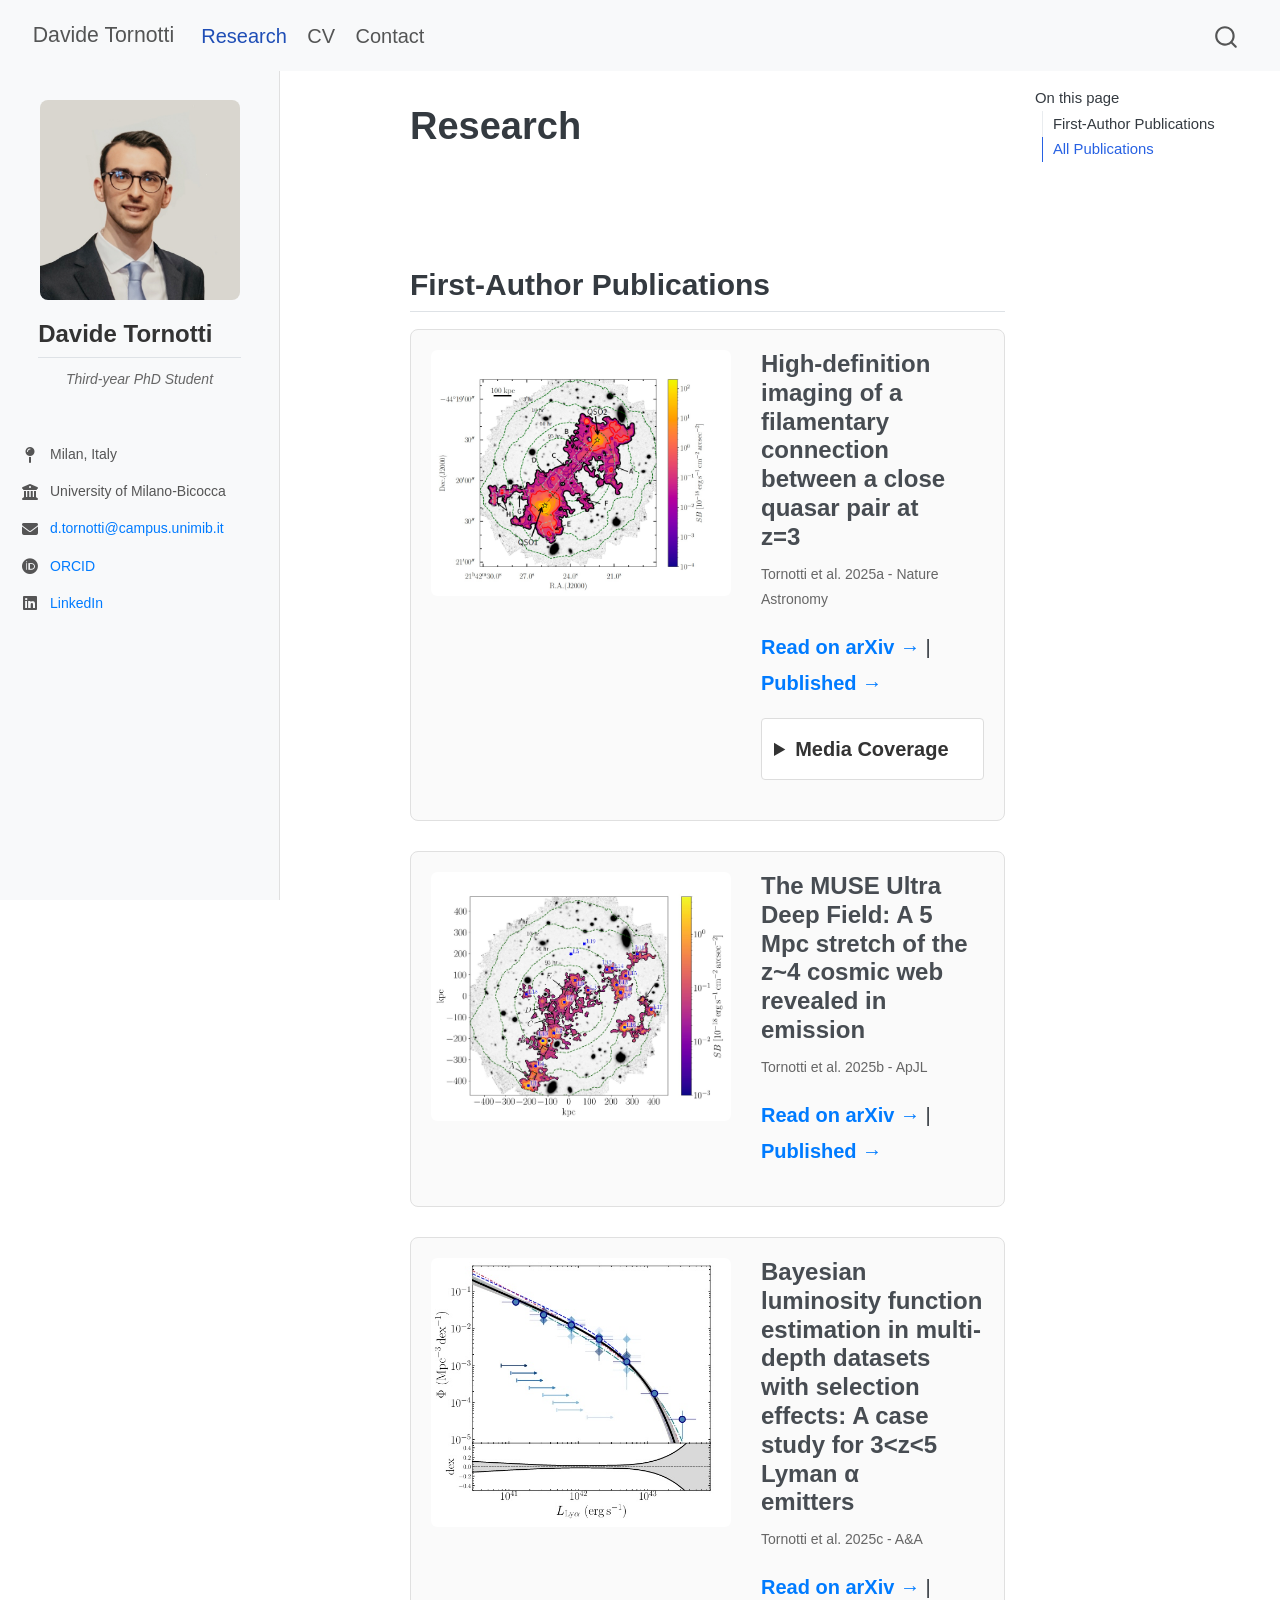
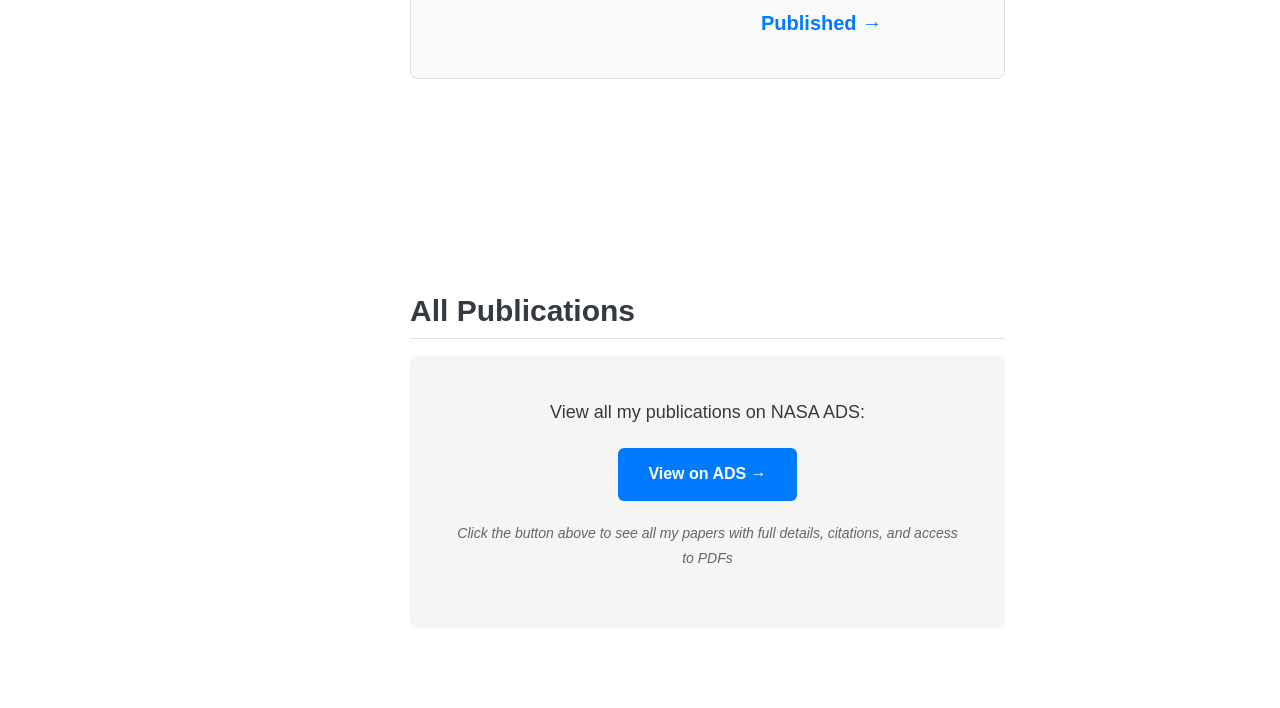
==== docs/research.html @ 9a06f048 "Website v0.0" ====
<!DOCTYPE html>
<html xmlns="http://www.w3.org/1999/xhtml" lang="en" xml:lang="en"><head>

<meta charset="utf-8">
<meta name="generator" content="quarto-1.8.27">

<meta name="viewport" content="width=device-width, initial-scale=1.0, user-scalable=yes">


<title>Research – Davide Tornotti</title>
<style>
code{white-space: pre-wrap;}
span.smallcaps{font-variant: small-caps;}
div.columns{display: flex; gap: min(4vw, 1.5em);}
div.column{flex: auto; overflow-x: auto;}
div.hanging-indent{margin-left: 1.5em; text-indent: -1.5em;}
ul.task-list{list-style: none;}
ul.task-list li input[type="checkbox"] {
  width: 0.8em;
  margin: 0 0.8em 0.2em -1em; /* quarto-specific, see https://github.com/quarto-dev/quarto-cli/issues/4556 */ 
  vertical-align: middle;
}
</style>


<script src="site_libs/quarto-nav/quarto-nav.js"></script>
<script src="site_libs/quarto-nav/headroom.min.js"></script>
<script src="site_libs/clipboard/clipboard.min.js"></script>
<script src="site_libs/quarto-search/autocomplete.umd.js"></script>
<script src="site_libs/quarto-search/fuse.min.js"></script>
<script src="site_libs/quarto-search/quarto-search.js"></script>
<meta name="quarto:offset" content="./">
<script src="site_libs/quarto-html/quarto.js" type="module"></script>
<script src="site_libs/quarto-html/tabsets/tabsets.js" type="module"></script>
<script src="site_libs/quarto-html/axe/axe-check.js" type="module"></script>
<script src="site_libs/quarto-html/popper.min.js"></script>
<script src="site_libs/quarto-html/tippy.umd.min.js"></script>
<script src="site_libs/quarto-html/anchor.min.js"></script>
<link href="site_libs/quarto-html/tippy.css" rel="stylesheet">
<link href="site_libs/quarto-html/quarto-syntax-highlighting-ed96de9b727972fe78a7b5d16c58bf87.css" rel="stylesheet" id="quarto-text-highlighting-styles">
<script src="site_libs/bootstrap/bootstrap.min.js"></script>
<link href="site_libs/bootstrap/bootstrap-icons.css" rel="stylesheet">
<link href="site_libs/bootstrap/bootstrap-5b4ad623e5705c0698d39aec6f10cf02.min.css" rel="stylesheet" append-hash="true" id="quarto-bootstrap" data-mode="light">
<script id="quarto-search-options" type="application/json">{
  "location": "navbar",
  "copy-button": false,
  "collapse-after": 3,
  "panel-placement": "end",
  "type": "overlay",
  "limit": 50,
  "keyboard-shortcut": [
    "f",
    "/",
    "s"
  ],
  "show-item-context": false,
  "language": {
    "search-no-results-text": "No results",
    "search-matching-documents-text": "matching documents",
    "search-copy-link-title": "Copy link to search",
    "search-hide-matches-text": "Hide additional matches",
    "search-more-match-text": "more match in this document",
    "search-more-matches-text": "more matches in this document",
    "search-clear-button-title": "Clear",
    "search-text-placeholder": "",
    "search-detached-cancel-button-title": "Cancel",
    "search-submit-button-title": "Submit",
    "search-label": "Search"
  }
}</script>


<link rel="stylesheet" href="styles.css">
</head>

<body class="nav-fixed quarto-light">

<div id="quarto-search-results"></div>
  <header id="quarto-header" class="headroom fixed-top">
    <nav class="navbar navbar-expand-lg " data-bs-theme="dark">
      <div class="navbar-container container-fluid">
      <div class="navbar-brand-container mx-auto">
    <a class="navbar-brand" href="./index.html">
    <span class="navbar-title">Davide Tornotti</span>
    </a>
  </div>
            <div id="quarto-search" class="" title="Search"></div>
          <button class="navbar-toggler" type="button" data-bs-toggle="collapse" data-bs-target="#navbarCollapse" aria-controls="navbarCollapse" role="menu" aria-expanded="false" aria-label="Toggle navigation" onclick="if (window.quartoToggleHeadroom) { window.quartoToggleHeadroom(); }">
  <span class="navbar-toggler-icon"></span>
</button>
          <div class="collapse navbar-collapse" id="navbarCollapse">
            <ul class="navbar-nav navbar-nav-scroll me-auto">
  <li class="nav-item">
    <a class="nav-link active" href="./research.html" aria-current="page"> 
<span class="menu-text">Research</span></a>
  </li>  
  <li class="nav-item">
    <a class="nav-link" href="./cv.html"> 
<span class="menu-text">CV</span></a>
  </li>  
  <li class="nav-item">
    <a class="nav-link" href="./contact.html"> 
<span class="menu-text">Contact</span></a>
  </li>  
</ul>
          </div> <!-- /navcollapse -->
            <div class="quarto-navbar-tools">
</div>
      </div> <!-- /container-fluid -->
    </nav>
</header>
<!-- content -->
<div id="quarto-content" class="quarto-container page-columns page-rows-contents page-layout-article page-navbar">
<!-- sidebar -->
<!-- margin-sidebar -->
    <div id="quarto-margin-sidebar" class="sidebar margin-sidebar">
        <nav id="TOC" role="doc-toc" class="toc-active">
    <h2 id="toc-title">On this page</h2>
   
  <ul>
  <li><a href="#first-author-publications" id="toc-first-author-publications" class="nav-link active" data-scroll-target="#first-author-publications">First-Author Publications</a></li>
  <li><a href="#all-publications" id="toc-all-publications" class="nav-link" data-scroll-target="#all-publications">All Publications</a></li>
  </ul>
</nav>
    </div>
<!-- main -->
<main class="content page-columns page-full" id="quarto-document-content">

<header id="title-block-header" class="quarto-title-block default">
<div class="quarto-title">
<h1 class="title">Research</h1>
</div>



<div class="quarto-title-meta">

    
  
    
  </div>
  


</header>


<aside class="left-sidebar">
  <div class="sidebar-content">
    <img src="images/me.jpg" alt="Davide Tornotti" class="sidebar-photo">
    <h2 class="sidebar-name anchored">Davide Tornotti</h2>
    <p class="sidebar-title">Third-year PhD Student</p>
    <div class="sidebar-info">
      <div class="info-item"><i class="fas fa-map-pin" style="font-size: 16px; min-width: 20px;"></i><span>Milan, Italy</span></div>
      <div class="info-item"><i class="fas fa-university" style="font-size: 16px; min-width: 20px;"></i><span>University of Milano-Bicocca</span></div>
      <div class="info-item"><i class="fas fa-envelope" style="font-size: 16px; min-width: 20px;"></i><a href="mailto:d.tornotti@campus.unimib.it">d.tornotti@campus.unimib.it</a></div>
      <div class="info-item"><i class="fab fa-orcid" style="font-size: 16px; min-width: 20px;"></i><a href="https://orcid.org/0009-0001-3388-8742" target="_blank">ORCID</a></div>
      <div class="info-item"><i class="fab fa-linkedin" style="font-size: 16px; min-width: 20px;"></i><a href="https://linkedin.com/in/davide-tornotti-8a20981b9" target="_blank">LinkedIn</a></div>
    </div>
  </div>
</aside>
<section id="first-author-publications" class="level2">
<h2 class="anchored" data-anchor-id="first-author-publications">First-Author Publications</h2>
<div id="papers-list" style="display: grid; gap: 30px; margin-bottom: 60px;">
  <!-- Paper 1 -->
  <div style="display: grid; grid-template-columns: 300px 1fr; gap: 30px; align-items: start; padding: 20px; border: 1px solid #e0e0e0; border-radius: 8px; background-color: #fafafa;">
    <img src="images/highlight-paper1.jpg" alt="Paper 1 highlight" style="width: 100%; border-radius: 6px;">
    <div>
      <h3 style="margin-top: 0;" class="anchored">High-definition imaging of a filamentary connection between a close quasar pair at z=3</h3>
      <p style="color: #666; font-size: 14px; margin: 10px 0;">Tornotti et al. 2025a - Nature Astronomy</p>
      <p></p>
      <p>
        <a href="https://arxiv.org/abs/2406.17035" style="color: #007bff; text-decoration: none; font-weight: bold;">Read on arXiv →</a> | 
        <a href="https://www.nature.com/articles/s41550-024-02463-w" style="color: #007bff; text-decoration: none; font-weight: bold;">Published →</a>
      </p>
      
      <!-- Media Coverage -->
      <details style="margin-top: 15px; padding: 12px; background-color: white; border: 1px solid #ddd; border-radius: 4px; cursor: pointer;">
        <summary style="font-weight: bold; color: #333;"> Media Coverage</summary>
        <div style="margin-top: 12px; padding-top: 12px; border-top: 1px solid #eee;">
          <div style="margin-bottom: 15px;">
            <p style="font-weight: bold; color: #333; margin-bottom: 8px;">English</p>
            <ul style="list-style: none; padding: 0; margin: 0;">
              <li style="margin-bottom: 6px;"><a href="https://www.nature.com/natastron/volumes/9/issues/4" style="color: #007bff; text-decoration: none;">Cover of Nature Astronomy  </a> 
              </li><li style="margin-bottom: 6px;"><a href="https://www.eso.org/public/images/potw2504a/" style="color: #007bff; text-decoration: none;">European Southern Observatory</a> 
              </li><li style="margin-bottom: 6px;"><a href="https://www.mpa-garching.mpg.de/1109034/news20250129" style="color: #007bff; text-decoration: none;">Max Planck Institute for Astrophysics</a> 
            </li></ul>
            
          </div>
          <div>
            <p style="font-weight: bold; color: #333; margin-bottom: 8px;">Italian</p>
            <ul style="list-style: none; padding: 0; margin: 0;">
              <li style="margin-bottom: 6px;"><a href="https://www.unimib.it/news/ragnatela-cosmica-della-materia-oscura-che-forma-luniverso-fotografata-ricercatori-milano-bicocca" style="color: #007bff; text-decoration: none;">Università Milano-Bicocca </a> 
              </li><li style="margin-bottom: 6px;"><a href="https://www.media.inaf.it/2025/01/30/ragnatela-cosmica-muse/" style="color: #007bff; text-decoration: none;">Inaf </a> 
              </li><li style="margin-bottom: 6px;"><a href="https://www.lescienze.it/comunicati-stampa/2025/01/30/news/foto_ragnatela_cosmica_materia_oscura-18303503/" style="color: #007bff; text-decoration: none;">Le Scienze </a> 
              </li><li style="margin-bottom: 6px;"><a href="https://www.wired.it/article/materia-oscura-filamento-cosmico-galassie-foto-bicocca-inaf/" style="color: #007bff; text-decoration: none;">Wired </a> 
            </li></ul>
          </div>
        </div>
      </details>
    </div>
  </div>


<div id="papers-list" style="display: grid; gap: 30px; margin-bottom: 60px;">
  <!-- Paper 2 -->
  <div style="display: grid; grid-template-columns: 300px 1fr; gap: 30px; align-items: start; padding: 20px; border: 1px solid #e0e0e0; border-radius: 8px; background-color: #fafafa;">
    <img src="images/highlight-paper2.jpg" alt="Paper 2 highlight" style="width: 100%; border-radius: 6px;">
    <div>
      <h3 style="margin-top: 0;" class="anchored">The MUSE Ultra Deep Field: A 5 Mpc stretch of the z~4 cosmic web revealed in emission</h3>
      <p style="color: #666; font-size: 14px; margin: 10px 0;">Tornotti et al. 2025b - ApJL</p>
      <p></p>
      <p>
        <a href="https://arxiv.org/abs/2412.06895" style="color: #007bff; text-decoration: none; font-weight: bold;">Read on arXiv →</a> | 
        <a href="https://iopscience.iop.org/article/10.3847/2041-8213/adb0ba" style="color: #007bff; text-decoration: none; font-weight: bold;"> Published →</a>
      </p>
    </div>
  </div>


<div id="papers-list" style="display: grid; gap: 30px; margin-bottom: 60px;">
  <!-- Paper 3 -->
  <div style="display: grid; grid-template-columns: 300px 1fr; gap: 30px; align-items: start; padding: 20px; border: 1px solid #e0e0e0; border-radius: 8px; background-color: #fafafa;">
    <img src="images/highlight-paper3.jpg" alt="Paper 3 highlight" style="width: 100%; border-radius: 6px;">
    <div>
      <h3 style="margin-top: 0;" class="anchored">Bayesian luminosity function estimation in multi-depth datasets with selection effects: A case study for 3&lt;z&lt;5 Lyman α emitters</h3>
      <p style="color: #666; font-size: 14px; margin: 10px 0;">Tornotti et al. 2025c - A&amp;A</p>
      <p></p>
      <p>
        <a href="https://arxiv.org/abs/2506.10083" style="color: #007bff; text-decoration: none; font-weight: bold;">Read on arXiv →</a> | 
        <a href="https://www.aanda.org/articles/aa/full_html/2025/12/aa55898-25/aa55898-25.html" style="color: #007bff; text-decoration: none; font-weight: bold;"> Published →</a>
      </p>
    </div>
  </div>
  
</div>
</div></div></section>
<section id="all-publications" class="level2">
<h2 class="anchored" data-anchor-id="all-publications">All Publications</h2>
<div style="text-align: center; padding: 40px; background-color: #f5f5f5; border-radius: 8px;">
  <p style="font-size: 18px; margin-bottom: 20px;">View all my publications on NASA ADS:</p>
  <a href="https://ui.adsabs.harvard.edu/search/q=author%3A%22Tornotti%2C%20Davide%22&amp;sort=date%20desc" target="_blank" style="display: inline-block; padding: 12px 30px; background-color: #007bff; color: white; text-decoration: none; border-radius: 6px; font-weight: bold; font-size: 16px;">
    View on ADS →
  </a>
  <p style="margin-top: 20px; color: #666; font-size: 14px;">
    <em>Click the button above to see all my papers with full details, citations, and access to PDFs</em>
  </p>
</div>


</section>

</main> <!-- /main -->
<script id="quarto-html-after-body" type="application/javascript">
  window.document.addEventListener("DOMContentLoaded", function (event) {
    const icon = "";
    const anchorJS = new window.AnchorJS();
    anchorJS.options = {
      placement: 'right',
      icon: icon
    };
    anchorJS.add('.anchored');
    const isCodeAnnotation = (el) => {
      for (const clz of el.classList) {
        if (clz.startsWith('code-annotation-')) {                     
          return true;
        }
      }
      return false;
    }
    const onCopySuccess = function(e) {
      // button target
      const button = e.trigger;
      // don't keep focus
      button.blur();
      // flash "checked"
      button.classList.add('code-copy-button-checked');
      var currentTitle = button.getAttribute("title");
      button.setAttribute("title", "Copied!");
      let tooltip;
      if (window.bootstrap) {
        button.setAttribute("data-bs-toggle", "tooltip");
        button.setAttribute("data-bs-placement", "left");
        button.setAttribute("data-bs-title", "Copied!");
        tooltip = new bootstrap.Tooltip(button, 
          { trigger: "manual", 
            customClass: "code-copy-button-tooltip",
            offset: [0, -8]});
        tooltip.show();    
      }
      setTimeout(function() {
        if (tooltip) {
          tooltip.hide();
          button.removeAttribute("data-bs-title");
          button.removeAttribute("data-bs-toggle");
          button.removeAttribute("data-bs-placement");
        }
        button.setAttribute("title", currentTitle);
        button.classList.remove('code-copy-button-checked');
      }, 1000);
      // clear code selection
      e.clearSelection();
    }
    const getTextToCopy = function(trigger) {
      const outerScaffold = trigger.parentElement.cloneNode(true);
      const codeEl = outerScaffold.querySelector('code');
      for (const childEl of codeEl.children) {
        if (isCodeAnnotation(childEl)) {
          childEl.remove();
        }
      }
      return codeEl.innerText;
    }
    const clipboard = new window.ClipboardJS('.code-copy-button:not([data-in-quarto-modal])', {
      text: getTextToCopy
    });
    clipboard.on('success', onCopySuccess);
    if (window.document.getElementById('quarto-embedded-source-code-modal')) {
      const clipboardModal = new window.ClipboardJS('.code-copy-button[data-in-quarto-modal]', {
        text: getTextToCopy,
        container: window.document.getElementById('quarto-embedded-source-code-modal')
      });
      clipboardModal.on('success', onCopySuccess);
    }
      var localhostRegex = new RegExp(/^(?:http|https):\/\/localhost\:?[0-9]*\//);
      var mailtoRegex = new RegExp(/^mailto:/);
        var filterRegex = new RegExp('/' + window.location.host + '/');
      var isInternal = (href) => {
          return filterRegex.test(href) || localhostRegex.test(href) || mailtoRegex.test(href);
      }
      // Inspect non-navigation links and adorn them if external
     var links = window.document.querySelectorAll('a[href]:not(.nav-link):not(.navbar-brand):not(.toc-action):not(.sidebar-link):not(.sidebar-item-toggle):not(.pagination-link):not(.no-external):not([aria-hidden]):not(.dropdown-item):not(.quarto-navigation-tool):not(.about-link)');
      for (var i=0; i<links.length; i++) {
        const link = links[i];
        if (!isInternal(link.href)) {
          // undo the damage that might have been done by quarto-nav.js in the case of
          // links that we want to consider external
          if (link.dataset.originalHref !== undefined) {
            link.href = link.dataset.originalHref;
          }
        }
      }
    function tippyHover(el, contentFn, onTriggerFn, onUntriggerFn) {
      const config = {
        allowHTML: true,
        maxWidth: 500,
        delay: 100,
        arrow: false,
        appendTo: function(el) {
            return el.parentElement;
        },
        interactive: true,
        interactiveBorder: 10,
        theme: 'quarto',
        placement: 'bottom-start',
      };
      if (contentFn) {
        config.content = contentFn;
      }
      if (onTriggerFn) {
        config.onTrigger = onTriggerFn;
      }
      if (onUntriggerFn) {
        config.onUntrigger = onUntriggerFn;
      }
      window.tippy(el, config); 
    }
    const noterefs = window.document.querySelectorAll('a[role="doc-noteref"]');
    for (var i=0; i<noterefs.length; i++) {
      const ref = noterefs[i];
      tippyHover(ref, function() {
        // use id or data attribute instead here
        let href = ref.getAttribute('data-footnote-href') || ref.getAttribute('href');
        try { href = new URL(href).hash; } catch {}
        const id = href.replace(/^#\/?/, "");
        const note = window.document.getElementById(id);
        if (note) {
          return note.innerHTML;
        } else {
          return "";
        }
      });
    }
    const xrefs = window.document.querySelectorAll('a.quarto-xref');
    const processXRef = (id, note) => {
      // Strip column container classes
      const stripColumnClz = (el) => {
        el.classList.remove("page-full", "page-columns");
        if (el.children) {
          for (const child of el.children) {
            stripColumnClz(child);
          }
        }
      }
      stripColumnClz(note)
      if (id === null || id.startsWith('sec-')) {
        // Special case sections, only their first couple elements
        const container = document.createElement("div");
        if (note.children && note.children.length > 2) {
          container.appendChild(note.children[0].cloneNode(true));
          for (let i = 1; i < note.children.length; i++) {
            const child = note.children[i];
            if (child.tagName === "P" && child.innerText === "") {
              continue;
            } else {
              container.appendChild(child.cloneNode(true));
              break;
            }
          }
          if (window.Quarto?.typesetMath) {
            window.Quarto.typesetMath(container);
          }
          return container.innerHTML
        } else {
          if (window.Quarto?.typesetMath) {
            window.Quarto.typesetMath(note);
          }
          return note.innerHTML;
        }
      } else {
        // Remove any anchor links if they are present
        const anchorLink = note.querySelector('a.anchorjs-link');
        if (anchorLink) {
          anchorLink.remove();
        }
        if (window.Quarto?.typesetMath) {
          window.Quarto.typesetMath(note);
        }
        if (note.classList.contains("callout")) {
          return note.outerHTML;
        } else {
          return note.innerHTML;
        }
      }
    }
    for (var i=0; i<xrefs.length; i++) {
      const xref = xrefs[i];
      tippyHover(xref, undefined, function(instance) {
        instance.disable();
        let url = xref.getAttribute('href');
        let hash = undefined; 
        if (url.startsWith('#')) {
          hash = url;
        } else {
          try { hash = new URL(url).hash; } catch {}
        }
        if (hash) {
          const id = hash.replace(/^#\/?/, "");
          const note = window.document.getElementById(id);
          if (note !== null) {
            try {
              const html = processXRef(id, note.cloneNode(true));
              instance.setContent(html);
            } finally {
              instance.enable();
              instance.show();
            }
          } else {
            // See if we can fetch this
            fetch(url.split('#')[0])
            .then(res => res.text())
            .then(html => {
              const parser = new DOMParser();
              const htmlDoc = parser.parseFromString(html, "text/html");
              const note = htmlDoc.getElementById(id);
              if (note !== null) {
                const html = processXRef(id, note);
                instance.setContent(html);
              } 
            }).finally(() => {
              instance.enable();
              instance.show();
            });
          }
        } else {
          // See if we can fetch a full url (with no hash to target)
          // This is a special case and we should probably do some content thinning / targeting
          fetch(url)
          .then(res => res.text())
          .then(html => {
            const parser = new DOMParser();
            const htmlDoc = parser.parseFromString(html, "text/html");
            const note = htmlDoc.querySelector('main.content');
            if (note !== null) {
              // This should only happen for chapter cross references
              // (since there is no id in the URL)
              // remove the first header
              if (note.children.length > 0 && note.children[0].tagName === "HEADER") {
                note.children[0].remove();
              }
              const html = processXRef(null, note);
              instance.setContent(html);
            } 
          }).finally(() => {
            instance.enable();
            instance.show();
          });
        }
      }, function(instance) {
      });
    }
        let selectedAnnoteEl;
        const selectorForAnnotation = ( cell, annotation) => {
          let cellAttr = 'data-code-cell="' + cell + '"';
          let lineAttr = 'data-code-annotation="' +  annotation + '"';
          const selector = 'span[' + cellAttr + '][' + lineAttr + ']';
          return selector;
        }
        const selectCodeLines = (annoteEl) => {
          const doc = window.document;
          const targetCell = annoteEl.getAttribute("data-target-cell");
          const targetAnnotation = annoteEl.getAttribute("data-target-annotation");
          const annoteSpan = window.document.querySelector(selectorForAnnotation(targetCell, targetAnnotation));
          const lines = annoteSpan.getAttribute("data-code-lines").split(",");
          const lineIds = lines.map((line) => {
            return targetCell + "-" + line;
          })
          let top = null;
          let height = null;
          let parent = null;
          if (lineIds.length > 0) {
              //compute the position of the single el (top and bottom and make a div)
              const el = window.document.getElementById(lineIds[0]);
              top = el.offsetTop;
              height = el.offsetHeight;
              parent = el.parentElement.parentElement;
            if (lineIds.length > 1) {
              const lastEl = window.document.getElementById(lineIds[lineIds.length - 1]);
              const bottom = lastEl.offsetTop + lastEl.offsetHeight;
              height = bottom - top;
            }
            if (top !== null && height !== null && parent !== null) {
              // cook up a div (if necessary) and position it 
              let div = window.document.getElementById("code-annotation-line-highlight");
              if (div === null) {
                div = window.document.createElement("div");
                div.setAttribute("id", "code-annotation-line-highlight");
                div.style.position = 'absolute';
                parent.appendChild(div);
              }
              div.style.top = top - 2 + "px";
              div.style.height = height + 4 + "px";
              div.style.left = 0;
              let gutterDiv = window.document.getElementById("code-annotation-line-highlight-gutter");
              if (gutterDiv === null) {
                gutterDiv = window.document.createElement("div");
                gutterDiv.setAttribute("id", "code-annotation-line-highlight-gutter");
                gutterDiv.style.position = 'absolute';
                const codeCell = window.document.getElementById(targetCell);
                const gutter = codeCell.querySelector('.code-annotation-gutter');
                gutter.appendChild(gutterDiv);
              }
              gutterDiv.style.top = top - 2 + "px";
              gutterDiv.style.height = height + 4 + "px";
            }
            selectedAnnoteEl = annoteEl;
          }
        };
        const unselectCodeLines = () => {
          const elementsIds = ["code-annotation-line-highlight", "code-annotation-line-highlight-gutter"];
          elementsIds.forEach((elId) => {
            const div = window.document.getElementById(elId);
            if (div) {
              div.remove();
            }
          });
          selectedAnnoteEl = undefined;
        };
          // Handle positioning of the toggle
      window.addEventListener(
        "resize",
        throttle(() => {
          elRect = undefined;
          if (selectedAnnoteEl) {
            selectCodeLines(selectedAnnoteEl);
          }
        }, 10)
      );
      function throttle(fn, ms) {
      let throttle = false;
      let timer;
        return (...args) => {
          if(!throttle) { // first call gets through
              fn.apply(this, args);
              throttle = true;
          } else { // all the others get throttled
              if(timer) clearTimeout(timer); // cancel #2
              timer = setTimeout(() => {
                fn.apply(this, args);
                timer = throttle = false;
              }, ms);
          }
        };
      }
        // Attach click handler to the DT
        const annoteDls = window.document.querySelectorAll('dt[data-target-cell]');
        for (const annoteDlNode of annoteDls) {
          annoteDlNode.addEventListener('click', (event) => {
            const clickedEl = event.target;
            if (clickedEl !== selectedAnnoteEl) {
              unselectCodeLines();
              const activeEl = window.document.querySelector('dt[data-target-cell].code-annotation-active');
              if (activeEl) {
                activeEl.classList.remove('code-annotation-active');
              }
              selectCodeLines(clickedEl);
              clickedEl.classList.add('code-annotation-active');
            } else {
              // Unselect the line
              unselectCodeLines();
              clickedEl.classList.remove('code-annotation-active');
            }
          });
        }
    const findCites = (el) => {
      const parentEl = el.parentElement;
      if (parentEl) {
        const cites = parentEl.dataset.cites;
        if (cites) {
          return {
            el,
            cites: cites.split(' ')
          };
        } else {
          return findCites(el.parentElement)
        }
      } else {
        return undefined;
      }
    };
    var bibliorefs = window.document.querySelectorAll('a[role="doc-biblioref"]');
    for (var i=0; i<bibliorefs.length; i++) {
      const ref = bibliorefs[i];
      const citeInfo = findCites(ref);
      if (citeInfo) {
        tippyHover(citeInfo.el, function() {
          var popup = window.document.createElement('div');
          citeInfo.cites.forEach(function(cite) {
            var citeDiv = window.document.createElement('div');
            citeDiv.classList.add('hanging-indent');
            citeDiv.classList.add('csl-entry');
            var biblioDiv = window.document.getElementById('ref-' + cite);
            if (biblioDiv) {
              citeDiv.innerHTML = biblioDiv.innerHTML;
            }
            popup.appendChild(citeDiv);
          });
          return popup.innerHTML;
        });
      }
    }
  });
  </script>
</div> <!-- /content -->




</body></html>
---- docs/site_libs/quarto-html/tippy.css ----
.tippy-box[data-animation=fade][data-state=hidden]{opacity:0}[data-tippy-root]{max-width:calc(100vw - 10px)}.tippy-box{position:relative;background-color:#333;color:#fff;border-radius:4px;font-size:14px;line-height:1.4;white-space:normal;outline:0;transition-property:transform,visibility,opacity}.tippy-box[data-placement^=top]>.tippy-arrow{bottom:0}.tippy-box[data-placement^=top]>.tippy-arrow:before{bottom:-7px;left:0;border-width:8px 8px 0;border-top-color:initial;transform-origin:center top}.tippy-box[data-placement^=bottom]>.tippy-arrow{top:0}.tippy-box[data-placement^=bottom]>.tippy-arrow:before{top:-7px;left:0;border-width:0 8px 8px;border-bottom-color:initial;transform-origin:center bottom}.tippy-box[data-placement^=left]>.tippy-arrow{right:0}.tippy-box[data-placement^=left]>.tippy-arrow:before{border-width:8px 0 8px 8px;border-left-color:initial;right:-7px;transform-origin:center left}.tippy-box[data-placement^=right]>.tippy-arrow{left:0}.tippy-box[data-placement^=right]>.tippy-arrow:before{left:-7px;border-width:8px 8px 8px 0;border-right-color:initial;transform-origin:center right}.tippy-box[data-inertia][data-state=visible]{transition-timing-function:cubic-bezier(.54,1.5,.38,1.11)}.tippy-arrow{width:16px;height:16px;color:#333}.tippy-arrow:before{content:"";position:absolute;border-color:transparent;border-style:solid}.tippy-content{position:relative;padding:5px 9px;z-index:1}
---- docs/site_libs/quarto-html/quarto-syntax-highlighting-ed96de9b727972fe78a7b5d16c58bf87.css ----
/* quarto syntax highlight colors */
:root {
  --quarto-hl-ot-color: #003B4F;
  --quarto-hl-at-color: #657422;
  --quarto-hl-ss-color: #20794D;
  --quarto-hl-an-color: #5E5E5E;
  --quarto-hl-fu-color: #4758AB;
  --quarto-hl-st-color: #20794D;
  --quarto-hl-cf-color: #003B4F;
  --quarto-hl-op-color: #5E5E5E;
  --quarto-hl-er-color: #AD0000;
  --quarto-hl-bn-color: #AD0000;
  --quarto-hl-al-color: #AD0000;
  --quarto-hl-va-color: #111111;
  --quarto-hl-bu-color: inherit;
  --quarto-hl-ex-color: inherit;
  --quarto-hl-pp-color: #AD0000;
  --quarto-hl-in-color: #5E5E5E;
  --quarto-hl-vs-color: #20794D;
  --quarto-hl-wa-color: #5E5E5E;
  --quarto-hl-do-color: #5E5E5E;
  --quarto-hl-im-color: #00769E;
  --quarto-hl-ch-color: #20794D;
  --quarto-hl-dt-color: #AD0000;
  --quarto-hl-fl-color: #AD0000;
  --quarto-hl-co-color: #5E5E5E;
  --quarto-hl-cv-color: #5E5E5E;
  --quarto-hl-cn-color: #8f5902;
  --quarto-hl-sc-color: #5E5E5E;
  --quarto-hl-dv-color: #AD0000;
  --quarto-hl-kw-color: #003B4F;
}

/* other quarto variables */
:root {
  --quarto-font-monospace: SFMono-Regular, Menlo, Monaco, Consolas, "Liberation Mono", "Courier New", monospace;
}

/* syntax highlight based on Pandoc's rules */
pre > code.sourceCode > span {
  color: #003B4F;
}

code.sourceCode > span {
  color: #003B4F;
}

div.sourceCode,
div.sourceCode pre.sourceCode {
  color: #003B4F;
}

/* Normal */
code span {
  color: #003B4F;
}

/* Alert */
code span.al {
  color: #AD0000;
  font-style: inherit;
}

/* Annotation */
code span.an {
  color: #5E5E5E;
  font-style: inherit;
}

/* Attribute */
code span.at {
  color: #657422;
  font-style: inherit;
}

/* BaseN */
code span.bn {
  color: #AD0000;
  font-style: inherit;
}

/* BuiltIn */
code span.bu {
  font-style: inherit;
}

/* ControlFlow */
code span.cf {
  color: #003B4F;
  font-weight: bold;
  font-style: inherit;
}

/* Char */
code span.ch {
  color: #20794D;
  font-style: inherit;
}

/* Constant */
code span.cn {
  color: #8f5902;
  font-style: inherit;
}

/* Comment */
code span.co {
  color: #5E5E5E;
  font-style: inherit;
}

/* CommentVar */
code span.cv {
  color: #5E5E5E;
  font-style: italic;
}

/* Documentation */
code span.do {
  color: #5E5E5E;
  font-style: italic;
}

/* DataType */
code span.dt {
  color: #AD0000;
  font-style: inherit;
}

/* DecVal */
code span.dv {
  color: #AD0000;
  font-style: inherit;
}

/* Error */
code span.er {
  color: #AD0000;
  font-style: inherit;
}

/* Extension */
code span.ex {
  font-style: inherit;
}

/* Float */
code span.fl {
  color: #AD0000;
  font-style: inherit;
}

/* Function */
code span.fu {
  color: #4758AB;
  font-style: inherit;
}

/* Import */
code span.im {
  color: #00769E;
  font-style: inherit;
}

/* Information */
code span.in {
  color: #5E5E5E;
  font-style: inherit;
}

/* Keyword */
code span.kw {
  color: #003B4F;
  font-weight: bold;
  font-style: inherit;
}

/* Operator */
code span.op {
  color: #5E5E5E;
  font-style: inherit;
}

/* Other */
code span.ot {
  color: #003B4F;
  font-style: inherit;
}

/* Preprocessor */
code span.pp {
  color: #AD0000;
  font-style: inherit;
}

/* SpecialChar */
code span.sc {
  color: #5E5E5E;
  font-style: inherit;
}

/* SpecialString */
code span.ss {
  color: #20794D;
  font-style: inherit;
}

/* String */
code span.st {
  color: #20794D;
  font-style: inherit;
}

/* Variable */
code span.va {
  color: #111111;
  font-style: inherit;
}

/* VerbatimString */
code span.vs {
  color: #20794D;
  font-style: inherit;
}

/* Warning */
code span.wa {
  color: #5E5E5E;
  font-style: italic;
}

.prevent-inlining {
  content: "</";
}

/*# sourceMappingURL=0920dd6d7437995b8cdf7429764427b1.css.map */
---- docs/styles.css ----
/* css styles */

/* Import Font Awesome for icons */
/*  https://fontawesome.com/icons */
@import url('https://cdnjs.cloudflare.com/ajax/libs/font-awesome/6.4.0/css/all.min.css');

/* Testo globale */
body {
    font-size: 20px;    
    line-height: 1.8;   
    font-family: "Helvetica Neue", Helvetica, Arial, sans-serif;
}

/* Titoli */
h1 {
    font-size: 38px;
    margin-bottom: 100px !important; /* space between title and content */
}

h2 {
    font-size: 30px;
}

h3 {
    font-size: 24px;
}

main > h1 {
    margin-bottom: 180px !important;
}

.bio-container {
    position: relative;
    left: 50%;
    right: 50%;
    margin-left: -30vw;
    margin-right: -30vw;
    width: 60vw;
    gap: 60px;
    display: flex;
    max-width: none;
}

.bio-container img {
  width: 280px;    /* fixed width for the image */
  border-radius: 8px; /* rounded corners for the image */
}

/* Left Sidebar - Only shown on specific pages */
.left-sidebar {
  position: fixed;
  left: 0;
  top: 70px;
  width: 280px;
  height: calc(100vh - 70px);
  background-color: #f8f9fa;
  border-right: 1px solid #e0e0e0;
  padding: 30px 20px;
  overflow-y: auto;
  z-index: 999;
}

.sidebar-content {
  display: flex;
  flex-direction: column;
  align-items: center;
  text-align: center;
}

.sidebar-photo {
  width: 200px;
  height: 200px;
  border-radius: 8px;
  margin-bottom: 20px;
  object-fit: cover;
}

.sidebar-name {
  font-size: 24px;
  font-weight: bold;
  margin: 0 0 8px 0;
  color: #333;
}

.sidebar-title {
  font-size: 14px;
  color: #666;
  margin: 0 0 20px 0;
  font-style: italic;
}

.sidebar-info {
  display: flex;
  flex-direction: column;
  gap: 12px;
  width: 100%;
  margin-top: 20px;
}

.info-item {
  display: flex;
  align-items: center;
  gap: 10px;
  font-size: 14px;
  color: #555;
}

.info-item .icon {
  font-size: 16px;
  min-width: 20px;
}

.info-item a {
  color: #007bff;
  text-decoration: none;
}

.info-item a:hover {
  text-decoration: underline;
}

/* When sidebar is present, add left margin to main content */
body:has(.left-sidebar) {
  margin-left: 280px;
}
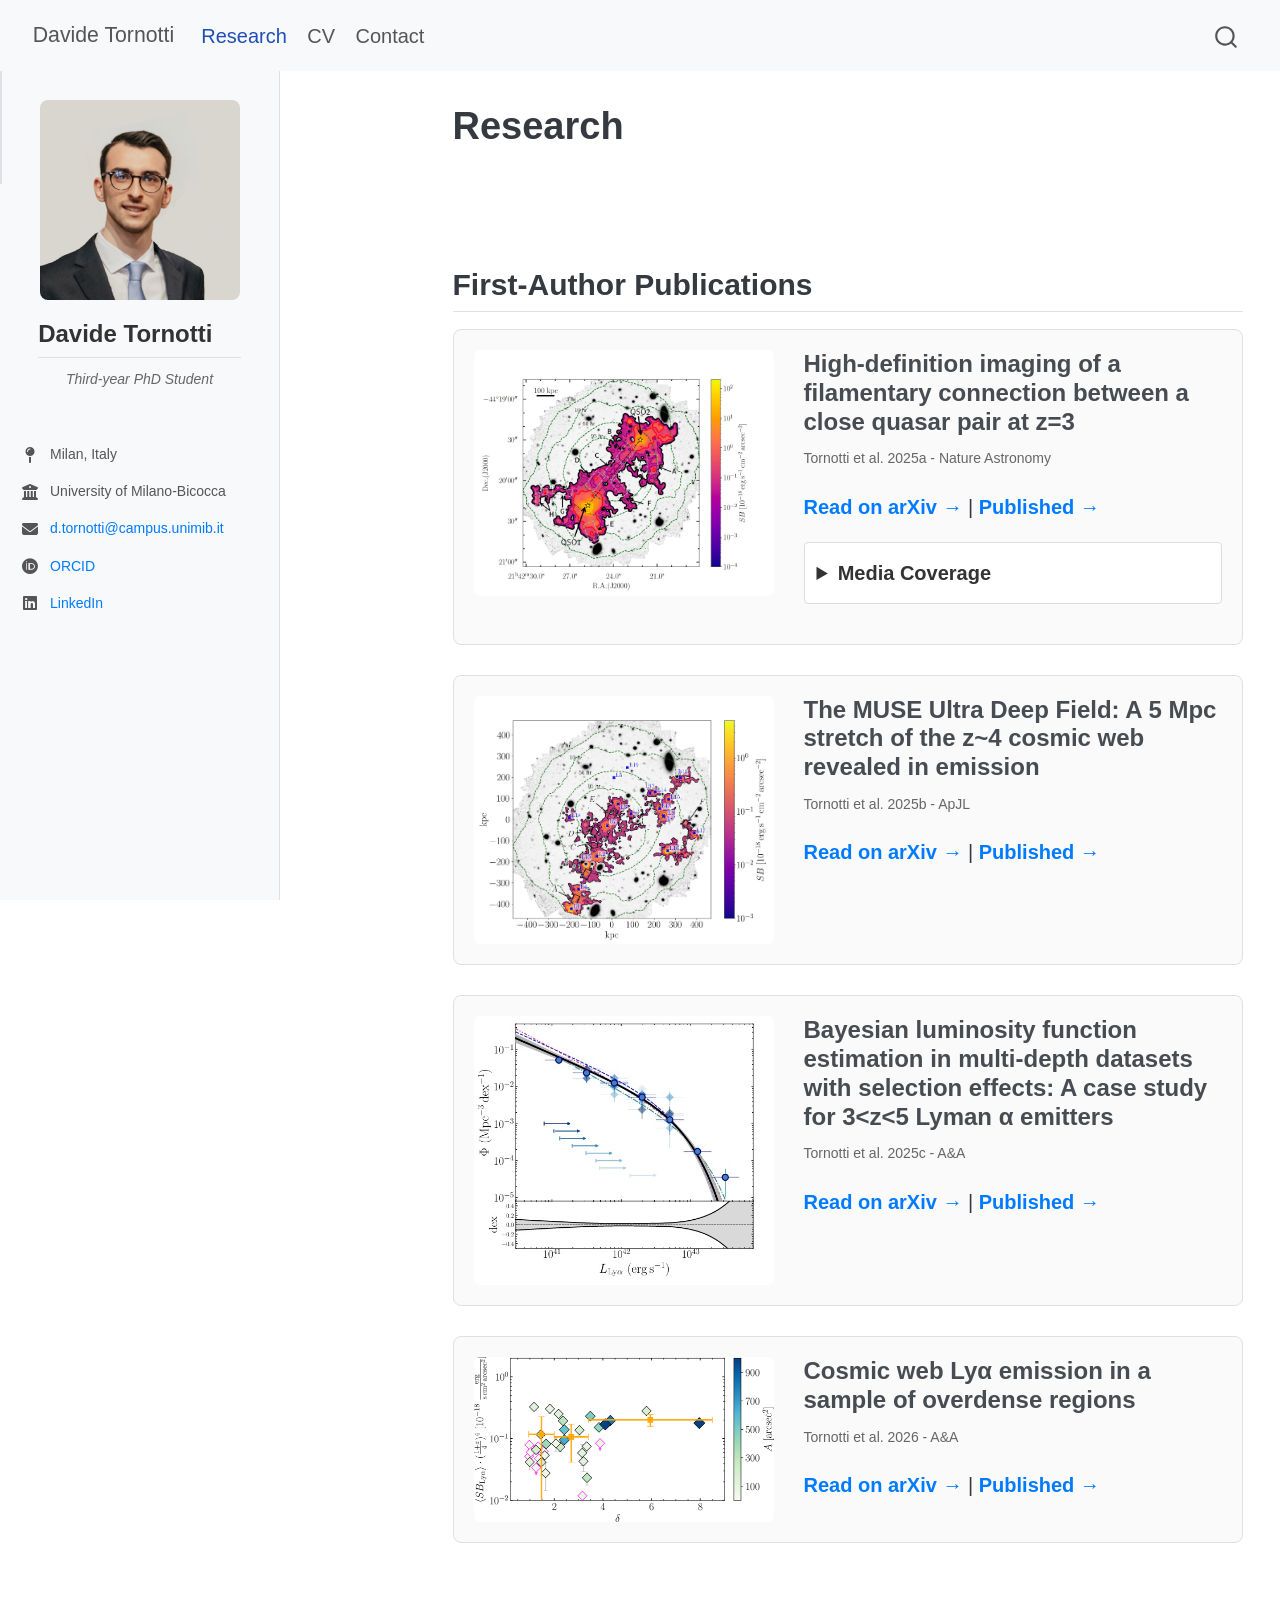
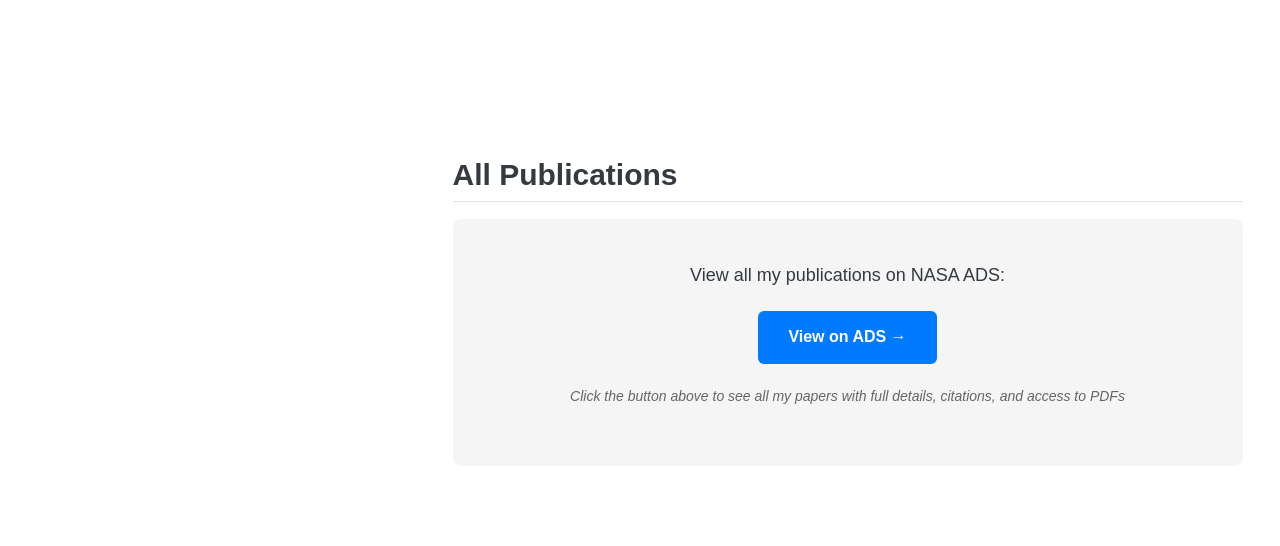
==== commit 53c53748: "Update CV and add Tornotti et al. 2026 A&A paper Replace the website CV with the updated MPA version" ====
--- a/docs/research.html
+++ b/docs/research.html
@@ -232,7 +232,21 @@
       </p>
     </div>
   </div>
-  
+
+  <!-- Paper 4 -->
+  <div style="display: grid; grid-template-columns: 300px 1fr; gap: 30px; align-items: start; padding: 20px; border: 1px solid #e0e0e0; border-radius: 8px; background-color: #fafafa;">
+    <img src="images/highlight-paper4.jpg" alt="Paper 4 highlight" style="width: 100%; border-radius: 6px;">
+    <div>
+      <h3 style="margin-top: 0;" class="anchored">Cosmic web Lyα emission in a sample of overdense regions</h3>
+      <p style="color: #666; font-size: 14px; margin: 10px 0;">Tornotti et al. 2026 - A&amp;A</p>
+      <p></p>
+      <p>
+        <a href="https://arxiv.org/abs/2609.20938" style="color: #007bff; text-decoration: none; font-weight: bold;">Read on arXiv →</a> |
+        <a href="https://www.aanda.org/articles/aa/full_html/2026/11/aa61083-26/aa61083-26.html" style="color: #007bff; text-decoration: none; font-weight: bold;"> Published →</a>
+      </p>
+    </div>
+  </div>
+
 </div>
 </div></div></section>
 <section id="all-publications" class="level2">
--- a/docs/styles.css
+++ b/docs/styles.css
@@ -9,6 +9,9 @@
     font-size: 20px;    
     line-height: 1.8;   
     font-family: "Helvetica Neue", Helvetica, Arial, sans-serif;
+    max-width: 100% !important;
+    width: 100% !important;
+    overflow-x: hidden;
 }
 
 /* Titoli */
@@ -36,15 +39,18 @@
     margin-left: -30vw;
     margin-right: -30vw;
     width: 60vw;
-    gap: 60px;
+    gap: 30px;
     display: flex;
     max-width: none;
+    text-align: justify;
+    align-items: center;
 }
 
 .bio-container img {
-  width: 280px;    /* fixed width for the image */
+  width: 270px;    /* fixed width for the image */
   border-radius: 8px; /* rounded corners for the image */
 }
+
 
 /* Left Sidebar - Only shown on specific pages */
 .left-sidebar {
@@ -123,3 +129,149 @@
 body:has(.left-sidebar) {
   margin-left: 280px;
 }
+
+/* ============================================ */
+/* RESPONSIVE DESIGN FOR MOBILE & TABLETS     */
+/* ============================================ */
+
+/* Tablet (850px and below) OR Landscape tablets */
+@media (max-width: 850px), (max-height: 600px) and (orientation: landscape) {
+  body {
+    font-size: 16px;
+    margin-left: 0 !important;
+    max-width: 100% !important;
+    width: 100% !important;
+  }
+
+  main {
+    max-width: 100% !important;
+    width: 100% !important;
+    padding: 20px !important;
+  }
+
+  .container-lg,
+  .container-md,
+  .container,
+  .container-xxl {
+    max-width: 100% !important;
+    width: 100% !important;
+    padding-right: 0 !important;
+    padding-left: 0 !important;
+  }
+
+  h1 {
+    font-size: 28px;
+    margin-bottom: 40px !important;
+  }
+
+  h2 {
+    font-size: 18px;
+  }
+
+  h3 {
+    font-size: 14px;
+  }
+
+  main > h1 {
+    margin-bottom: 60px !important;
+  }
+
+  /* Hide sidebar on tablets and below */
+  .left-sidebar {
+    display: none;
+  }
+
+  .bio-container {
+    position: static !important;
+    left: auto !important;
+    right: auto !important;
+    margin-left: 0 !important;
+    margin-right: 0 !important;
+    width: 100% !important;
+    flex-direction: column;
+    gap: 30px;
+    box-sizing: border-box;
+    padding: 0 20px;
+    text-align: justify;
+    align-items: center;
+  }
+
+  .bio-container img {
+    width: 200px;
+    max-width: 100%;
+  }
+}
+
+
+
+
+
+/* Mobile (480px and below) OR Landscape phones */
+@media (max-width: 480px), (max-height: 500px) and (orientation: landscape) {
+  body {
+    font-size: 16px;
+    margin-left: 0 !important;
+    max-width: 100% !important;
+    width: 100% !important;
+  }
+
+  main {
+    max-width: 100% !important;
+    width: 100% !important;
+    padding: 15px !important;
+  }
+
+  .container-lg,
+  .container-md,
+  .container,
+  .container-xxl {
+    max-width: 100% !important;
+    width: 100% !important;
+    padding-right: 0 !important;
+    padding-left: 0 !important;
+  }
+
+  h1 {
+    font-size: 24px;
+    margin-bottom: 30px !important;
+  }
+
+  h2 {
+    font-size: 20px;
+  }
+
+  h3 {
+    font-size: 16px;
+  }
+
+  main > h1 {
+    margin-bottom: 30px !important;
+  }
+
+  .bio-container {
+    position: static !important;
+    left: auto !important;
+    right: auto !important;
+    margin-left: 0 !important;
+    margin-right: 0 !important;
+    width: 100% !important;
+    flex-direction: column;
+    padding: 0 15px;
+    gap: 20px;
+    line-height: 1.2;
+    align-items: center;
+  }
+
+  .bio-container img {
+    width: 150px;
+  }
+
+  /* Adatta i grid dei paper */
+  [style*="grid-template-columns: 300px"] {
+    grid-template-columns: 1fr !important;
+  }
+
+  [style*="grid-template-columns: 380px"] {
+    grid-template-columns: 1fr !important;
+  }
+}
